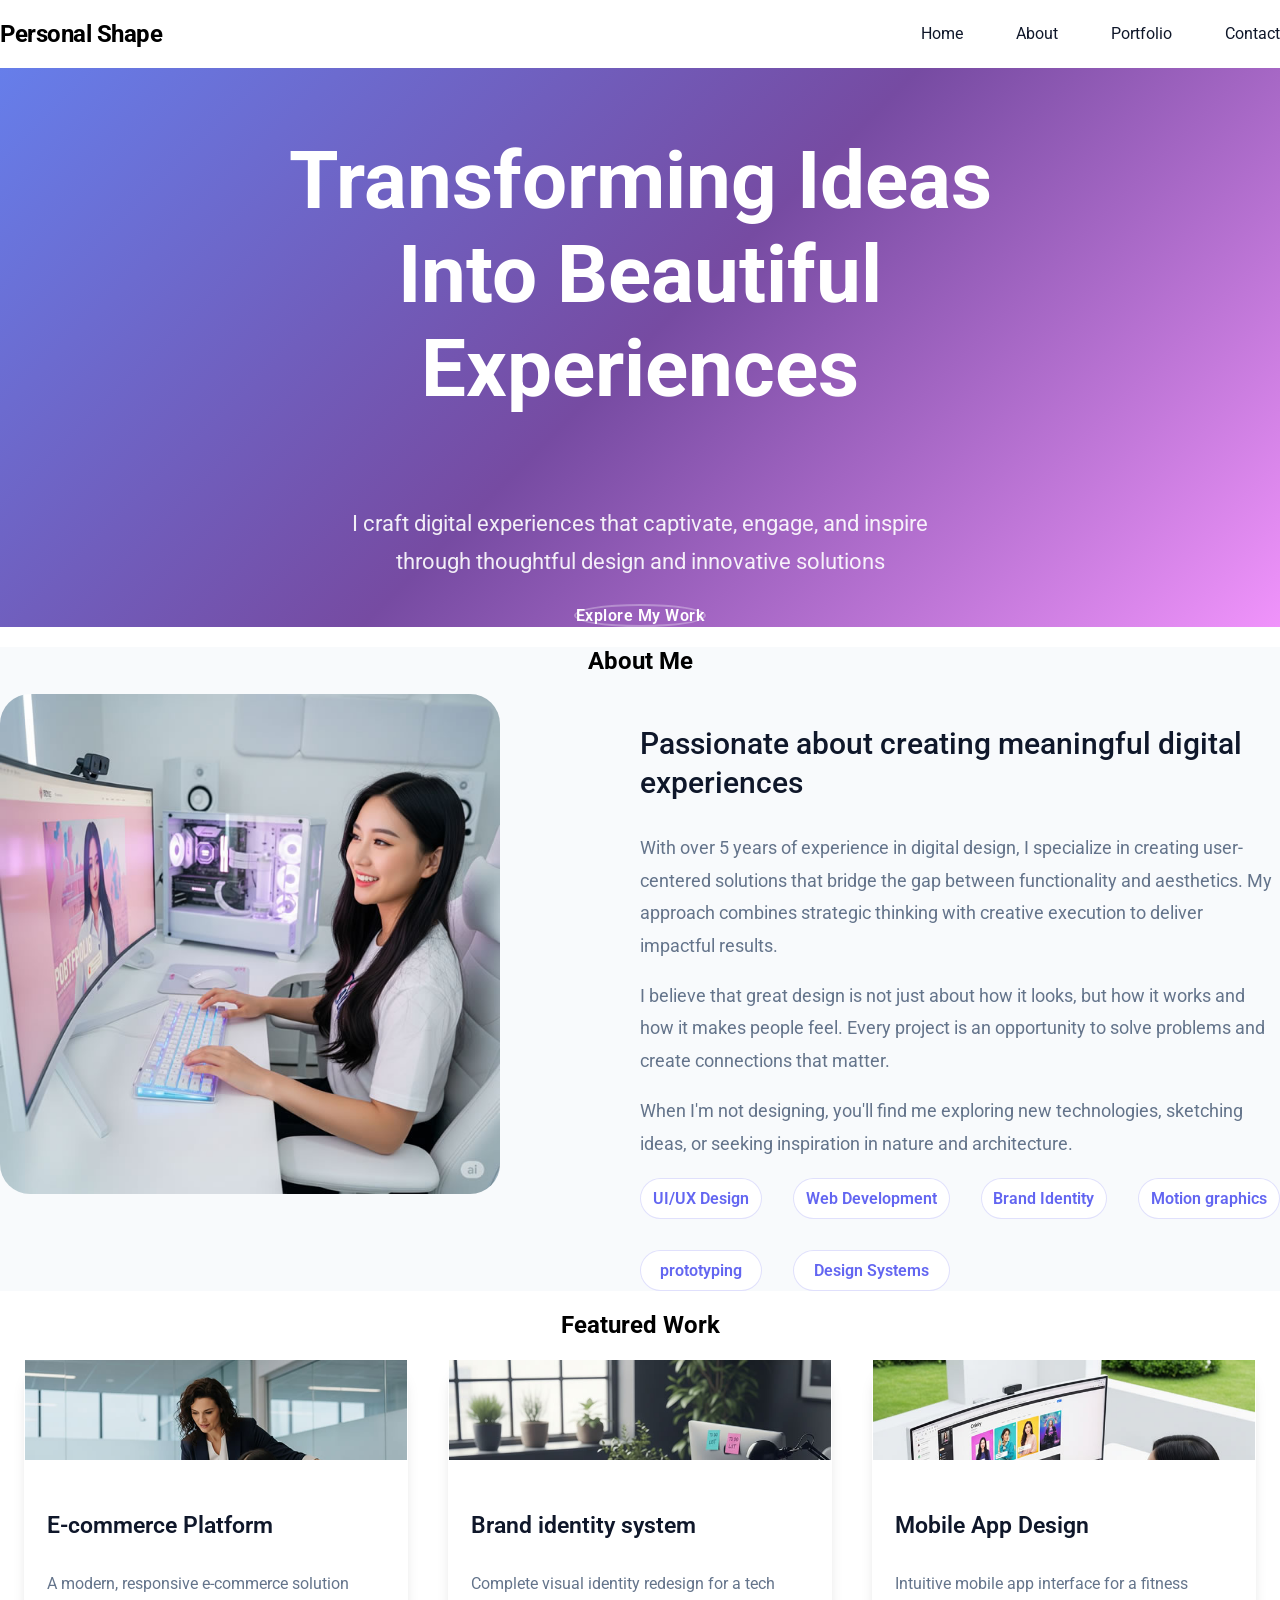
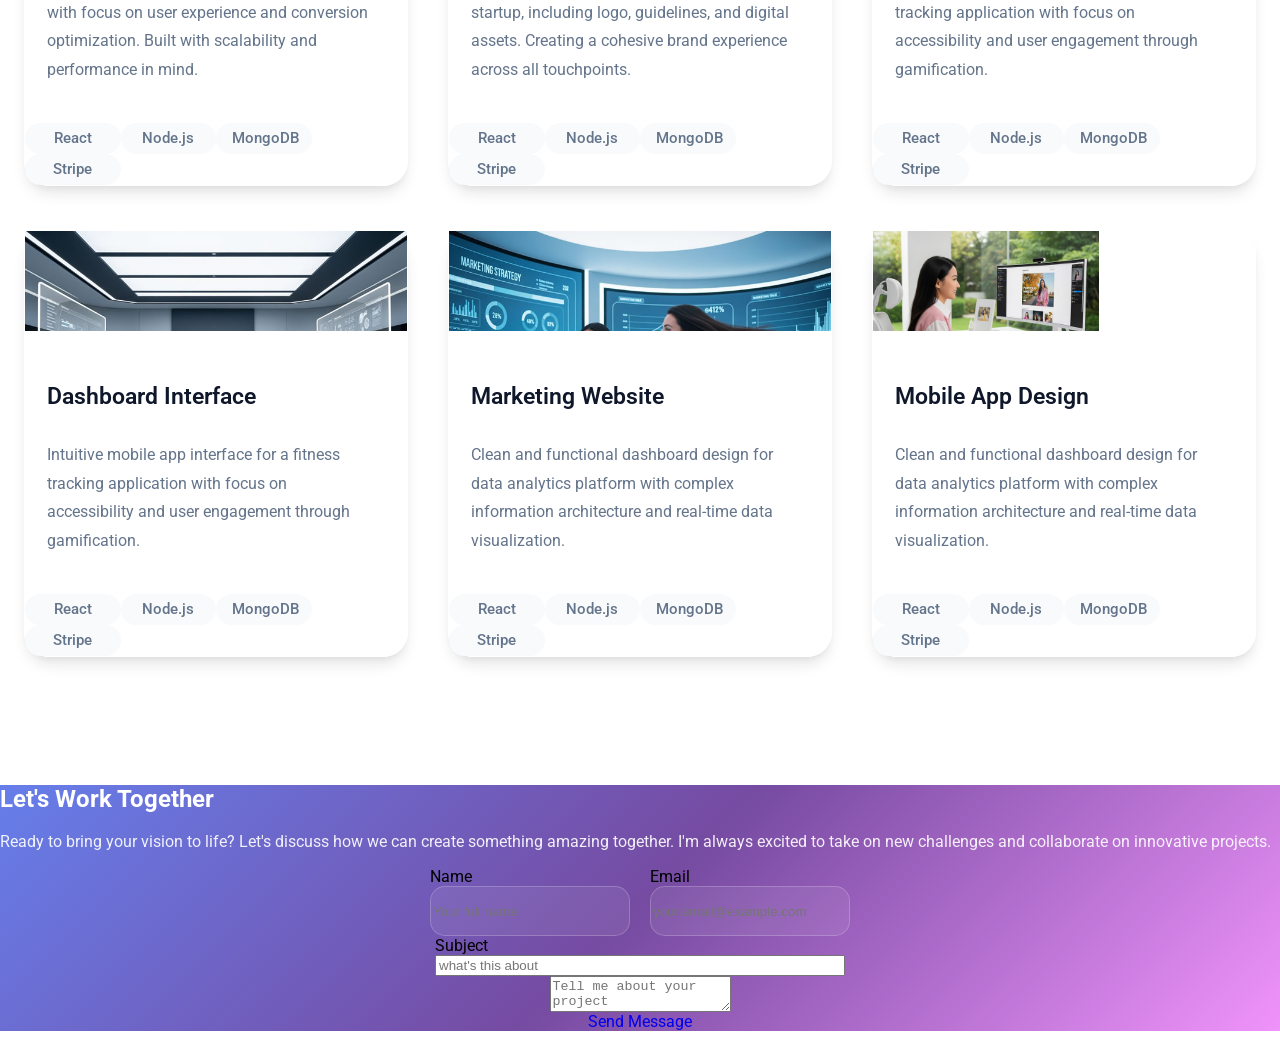
==== index.html @ 65d78646 "first commit" ====
<Doctype html>
<html>
    <head>
        <title>personal shape</title>
        <link rel="stylesheet" href="sheet/style.css">

        <link rel="preconnect" href="https://fonts.googleapis.com">
<link rel="preconnect" href="https://fonts.gstatic.com" crossorigin>
<link href="https://fonts.googleapis.com/css2?family=Archivo:ital,wght@0,100..900;1,100..900&family=Google+Sans+Flex:opsz,wght@6..144,1..1000&family=M+PLUS+Rounded+1c&family=Merriweather:ital,opsz,wght@0,18..144,300..900;1,18..144,300..900&family=Open+Sans:ital,wght@0,300..800;1,300..800&family=PT+Serif:ital,wght@0,400;0,700;1,400;1,700&family=Playfair+Display:ital,wght@0,400..900;1,400..900&family=Poppins:ital,wght@0,100;0,200;0,300;0,400;0,500;0,600;0,700;0,800;0,900;1,100;1,200;1,300;1,400;1,500;1,600;1,700;1,800;1,900&family=Roboto:ital,wght@0,100..900;1,100..900&family=Saira+Extra+Condensed:wght@100;200;300;400;500;600;700;800;900&family=Source+Sans+3:ital,wght@0,200..900;1,200..900&display=swap" rel="stylesheet">

    </head>

<body>

<!--header-section-start-->
<header>
    <div class="container">
    <nav class="navbar">
        <h1 class="logo">Personal Shape</h1>
        <ul>
            <li><a href="javascript:void(0)" class="menu">Home</a></li>
            <li><a href="javascript:void(0)" class="menu">About</a></li>
            <li><a href="javascript:void(0)" class="menu">Portfolio</a></li>
            <li><a href="javascript:void(0)" class="menu">Contact</a></li>
        </ul>
    </nav>
    </div>
</header>

<!--banner-section-start-->
<section class="banner-section-start">
    <div class="container">
<div class="content">
    <h1 class="transform">Transforming Ideas Into Beautiful Experiences</h1>
    <p class="content-para">I craft digital experiences that captivate, engage, and inspire through thoughtful design and innovative solutions
    </p>
    <a href="javascript:void(0)" class="btn">Explore My Work</a>
</div>
    </div>
</section>


<section class="About-section">
    <div class="container">
    <h2>About Me</h2>

<div class="about-main">
    <div class="about-img">
        <img src="image/img1.jpg" class="about-img">
    </div>

    <div>
        <h3>Passionate about creating meaningful digital experiences</h3>
        <p class="about-para">With over 5 years of experience in digital design, I specialize in creating user-centered solutions that bridge the gap between functionality and aesthetics. My approach combines strategic thinking with creative execution to deliver impactful results.
    
        </p>
        <p class="about-para">I believe that great design is not just about how it looks, but how it works and how it makes people feel. Every project is an opportunity to solve problems and create connections that matter.
        
        </p>
        <p class="about-para">When I'm not designing, you'll find me exploring new technologies, sketching ideas, or seeking inspiration in nature and architecture.
        
        </p>

        <div class="about-btns">
            <span class="about">UI/UX Design</span>

            <span class="about">Web Development</span>
            <span class="about">Brand Identity</span>
            <span class="about">Motion graphics</span>
            <span class="about">prototyping</span>
            <span class="about">Design Systems</span>
        </div>
    </div>
    </div>

    </div>
</section>

<section class="feature-section">
    <div class="container">
        <h2>Featured Work</h2>
        <div class="feature-main">
            <div class="feature-card">

                <div class="feature-img">
                
                </div>
                <div class="fea-content">
                    <h4>E-commerce Platform</h4>
                    <p class="feature-para">A modern, responsive e-commerce solution with focus on user experience and conversion optimization. Built with scalability and performance in mind.
                    </p>
                </div>
                <div class="feature-btnss">
                <span class="feature-btn">React</span>
                 <span class="feature-btn">Node.js</span>
                  <span class="feature-btn">MongoDB</span>
                   <span class="feature-btn">Stripe</span>
                </div>
            </div>

            <div class="feature-card">

                <div class="feature-img1">
                
                </div>
                <div class="fea-content">
                    <h4>Brand identity system</h4>
                    <p class="feature-para">Complete visual identity redesign for a tech startup, including logo, guidelines, and digital assets. Creating a cohesive brand experience across all touchpoints.
            
                    </p>
                </div>
                <div class="feature-btnss">
                <span class="feature-btn">React</span>
                 <span class="feature-btn">Node.js</span>
                  <span class="feature-btn">MongoDB</span>
                   <span class="feature-btn">Stripe</span>
                </div>
            </div>

             <div class="feature-card">

                <div class="feature-img2">
                
                </div>
                <div class="fea-content">
                    <h4>Mobile App Design</h4>
                    <p class="feature-para">Intuitive mobile app interface for a fitness tracking application with focus on accessibility and user engagement through gamification.
            
                    </p>
                </div>
                <div class="feature-btnss">
                <span class="feature-btn">React</span>
                 <span class="feature-btn">Node.js</span>
                  <span class="feature-btn">MongoDB</span>
                   <span class="feature-btn">Stripe</span>
                </div>
            </div>

            <div class="feature-card">

                <div class="feature-img3">
                
                </div>
                <div class="fea-content">
                    <h4>Dashboard Interface</h4>
                    <p class="feature-para">Intuitive mobile app interface for a fitness tracking application with focus on accessibility and user engagement through gamification.
            
                    </p>
                </div>
                <div class="feature-btnss">
                <span class="feature-btn">React</span>
                 <span class="feature-btn">Node.js</span>
                  <span class="feature-btn">MongoDB</span>
                   <span class="feature-btn">Stripe</span>
                </div>
            </div>

            <div class="feature-card">

                <div class="feature-img4">
                
                </div>
                <div class="fea-content">
                    <h4>Marketing Website</h4>
                    <p class="feature-para">Clean and functional dashboard design for data analytics platform with complex information architecture and real-time data visualization.
        
                    </p>
                </div>
                <div class="feature-btnss">
                <span class="feature-btn">React</span>
                 <span class="feature-btn">Node.js</span>
                  <span class="feature-btn">MongoDB</span>
                   <span class="feature-btn">Stripe</span>
                </div>
            </div>


            <div class="feature-card">

                <div class="feature-img5">
                
                </div>
                <div class="fea-content">
                    <h4>Mobile App Design</h4>
                    <p class="feature-para">Clean and functional dashboard design for data analytics platform with complex information architecture and real-time data visualization.
        
                    </p>
                </div>
                <div class="feature-btnss">
                <span class="feature-btn">React</span>
                 <span class="feature-btn">Node.js</span>
                  <span class="feature-btn">MongoDB</span>
                   <span class="feature-btn">Stripe</span>
                </div>
            </div>

        </div>
    </div>
</section>

<section class="contact-section">
    <div class="container">

    <div class="contact-sec">
        <h1 class="cont-head">Let's Work Together</h1>
        <p class="para-head">Ready to bring your vision to life? Let's discuss how we can create something amazing together. I'm always excited to take on new challenges and collaborate on innovative projects.
        
        </p>
        <form>

        <div class="subject">
        <div class="form-us">
            <div class="contact-form">
            <label for="name">Name</label>
            <input type="text" id="text" placeholder="Your full name">
            </div>

            <div class="contact-form">
            <label for="email">Email</label>
            <input type="email" id="email" placeholder="your.email@example.com">
            </div>
        </div>
            <div class="contact-form">
            <label for="subject">Subject</label>
            <input type="text" id="sub" placeholder="what's this about">
            </div>
            <textarea placeholder="Tell me about your project"></textarea>
            <a href="javascript:void(0)" class="form-btn">Send Message</a>

        </div>
        </form>


    </div>
    </div>
</section>
</body>
</html>
---- sheet/style.css ----
body{
    margin:0;
    padding:0;
    font-family: "Roboto", sans-serif;
}
.container {
    margin: 0 auto;
    width: 100%;
    max-width: 1284px;
}
a{
    text-decoration:none;
}
a.btn {
    color: var(--white-color);
    backdrop-filter: blur(10px);
    letter-spacing: 0.5px;
    border: 2px solid rgba(255, 255, 255, 0.3);
    font-weight: 600;
    border-radius: 50%;
}
li{
    list-style-type:none;
}
a.menu {
    color: var(--nav-text);
}
ul {
    display: flex;
    gap: 53px;
}
h1.transform {
    font-size: 5rem;
    color: var(--white-color);
    text-align: center;
    width: 55%;
}
h1.logo {
    letter-spacing: -0.5px;
    font-weight: 700;
}
nav.navbar {
    display: flex;
    justify-content: space-between;
    align-items: center;
}
section.banner-section-start {
    background: var(--red-color);
}
p.content-para{
    color: var(--text-color);
    font-weight: 400;
    font-size: 22px;
    width: 50%;
    text-align: center;
    line-height: 1.75;
}
.content {
    display: flex;
    flex-direction: column;
    justify-content: center;
    align-items: center;
}
section.About-section{
    background-color: var(--about-color);
}
.about-img {
    height: 450px;
    height: 500px;
    border-radius:30px;
}
h3 {
    color: var(--text-primary);
    font-size: 30px;
    line-height: 1.3;
    font-weight: 500;
}
p.about-para,p.feature-para{
    color: var(--para-color);
    font-size: 18px;
    line-height: 1.8;
}

.about-main {
    display: grid;
    grid-template-columns: 50% 50%;
}
span.about {
    color: var(--blue-color);
    border: 1px solid rgba(99, 102, 241, 0.2);
    background-color: var(--card-color);
    font-weight: 600;
    border-radius: 30px;
    padding-block: 10px;
    text-align: center;
}
span.about:hover{
    background-color:var(--blue-color);
    color:#ffffff;
}
h2 {
    text-align: center;
}
.about-btns {
    display: grid;
    grid-template-columns: auto auto auto auto;
    gap: 31px;
}
img.feature-img1,img.feature-img2,img.feature-img3,img.feature-img4,img.feature-img5{
    width: 260px;
    height: 132px;
}
h4 {
    color: var(--text-primary);
    font-size: 23px;
    font-weight: 600;
}
.feature-img {
    background-image: url(..//image/img2.jpg);
    width: 100%;
    height: 100px;
    background-repeat: no-repeat;
    background-size: cover;
}
.feature-img1{
    background-image:url(..//image/img3.jpg);
    width: 100%;
    height: 100px;
    background-repeat: no-repeat;
    background-size: cover;
}

.feature-img2{
    background-image:url(..//image/img4.jpg);
    width: 100%;
    height: 100px;
    background-repeat: no-repeat;
    background-size: cover;
}
.feature-img3{
    background-image:url(..//image/img5.jpg);
    width: 100%;
    height: 100px;
    background-repeat: no-repeat;
    background-size: cover;
}
.feature-img4{
    background-image:url(..//image/img6.jpg);
    width: 100%;
    height: 100px;
    background-repeat: no-repeat;
    background-size: cover;
}
.feature-img5{
     background-image:url(..//image/img7.jpg);
    width: 226px;
    height: 100px;
    background-repeat: no-repeat;
    background-size: cover;
}
.feature-main {
    display: grid;
    grid-template-columns: 30% 30% 30%;
    justify-content: center;
    row-gap: 44px;
    column-gap: 40px;
}
p.feature-para {
    font-size: 16px;
    width: 96%;
}
.feature-card {
    box-shadow: 0 10px 15px -3px rgba(0, 0, 0, 0.1), 0 4px 6px -2px rgba(0, 0, 0, 0.05);
    background-color: rgba(255, 255, 255, 0.95);
    border: 1px solid rgba(255, 255, 255, 0.2);
    border-radius: 25px;
}

span.feature-btn {
    color: var(--para-color);
    font-weight: 500;
    font-size: 15px;
    background-color: var(--about-color);
    border-radius: 20px;
    padding: 0.4rem 1rem;
    text-align:center;
}
span.feature-btn:hover {
    color: var(--white-color);
    background-color: var(--blue-color);
}
.feature-btnss {
    display: grid;
    grid-template-columns: 25% 25% 25%;
}
.fea-content {
    padding: 22px;
}
section.contact-section {
    background-image: var(--red-color);
    margin-top: 8rem;
}
h1.cont-head {
    color: var(--white-color);
}
p.para-head {
    color: var(--text-color);
}
.contact-form{
    display:flex;
    flex-direction:column;
}
input#text, input#email {
    width: 200px;
    height: 50px;
    background-color: rgba(255, 255, 255, 0.08);
    border: 1px solid rgba(255, 255, 255, 0.2);
    border-radius:15px;
}
input#sub{
    width:410px;
}
.form-us {
    display: flex;
    gap: 20px;
}
.subject {
    display: flex;
    flex-direction: column;
    justify-content: center;
    align-items: center;
}

:root{
    --white-color:#ffffff;
    --text-color:rgba(255, 255, 255, 0.9);
    --nav-text:#0f172a;
    --about-color:#f8fafc;
    --red-color: linear-gradient(135deg, #667eea 0%, #764ba2 50%, #f093fb 100%);
    --text-primary:#0f172a;
    --para-color:#64748b;
    --blue-color:#6366f1;
    --card-color:rgba(255, 255, 255, 0.95);
    --black-color:#f8fafc;
}
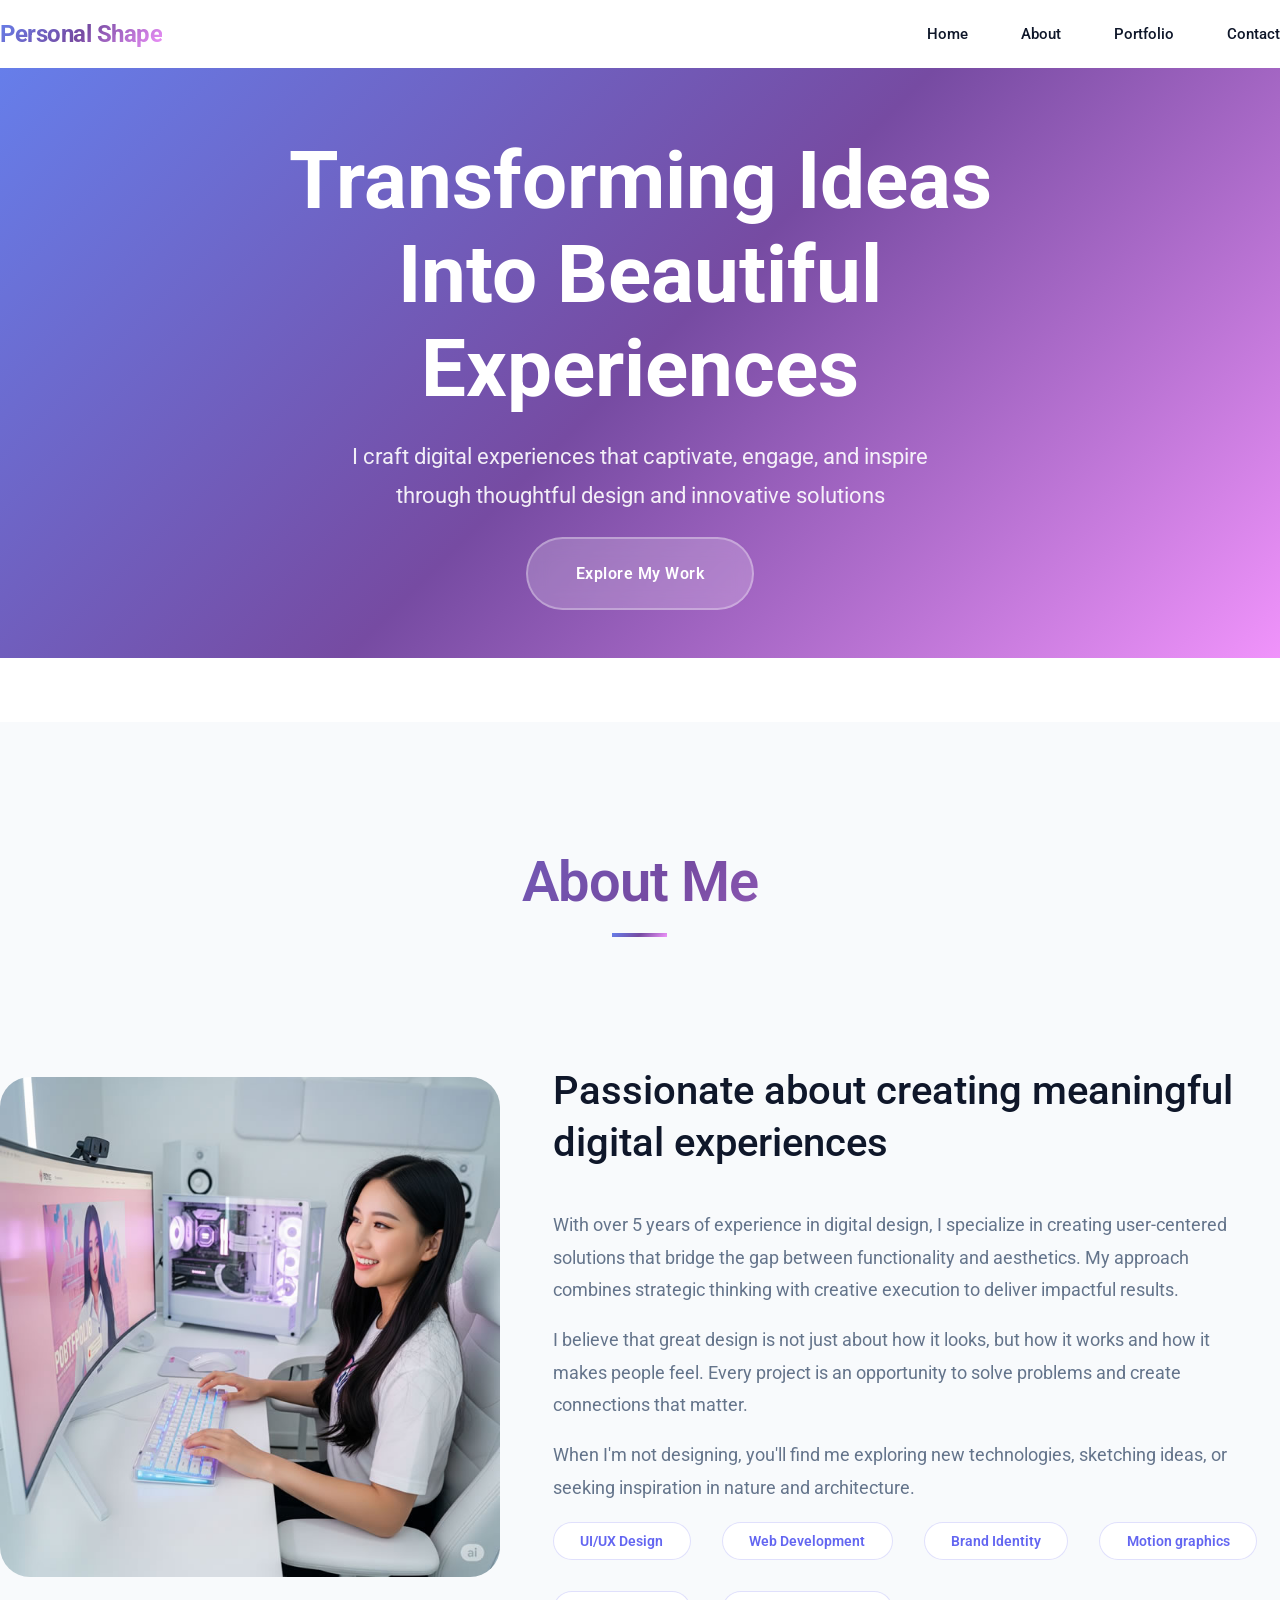
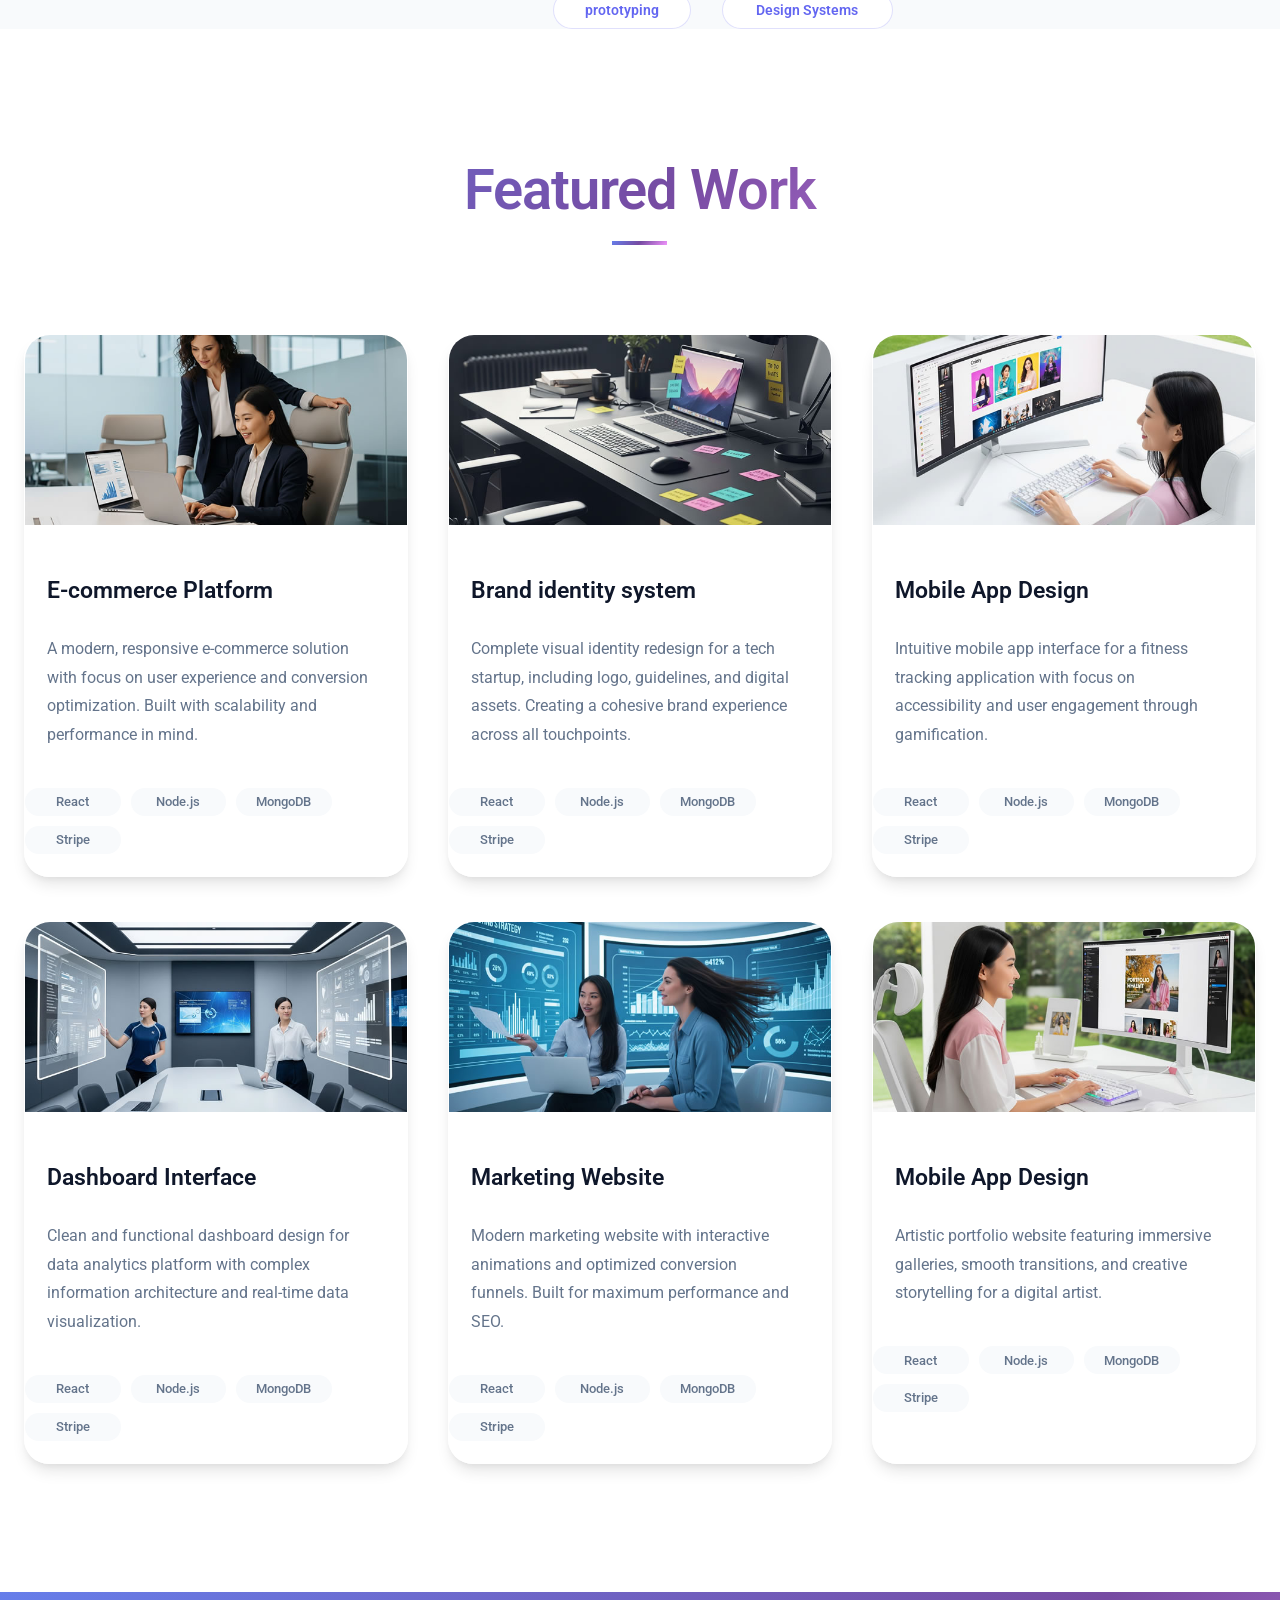
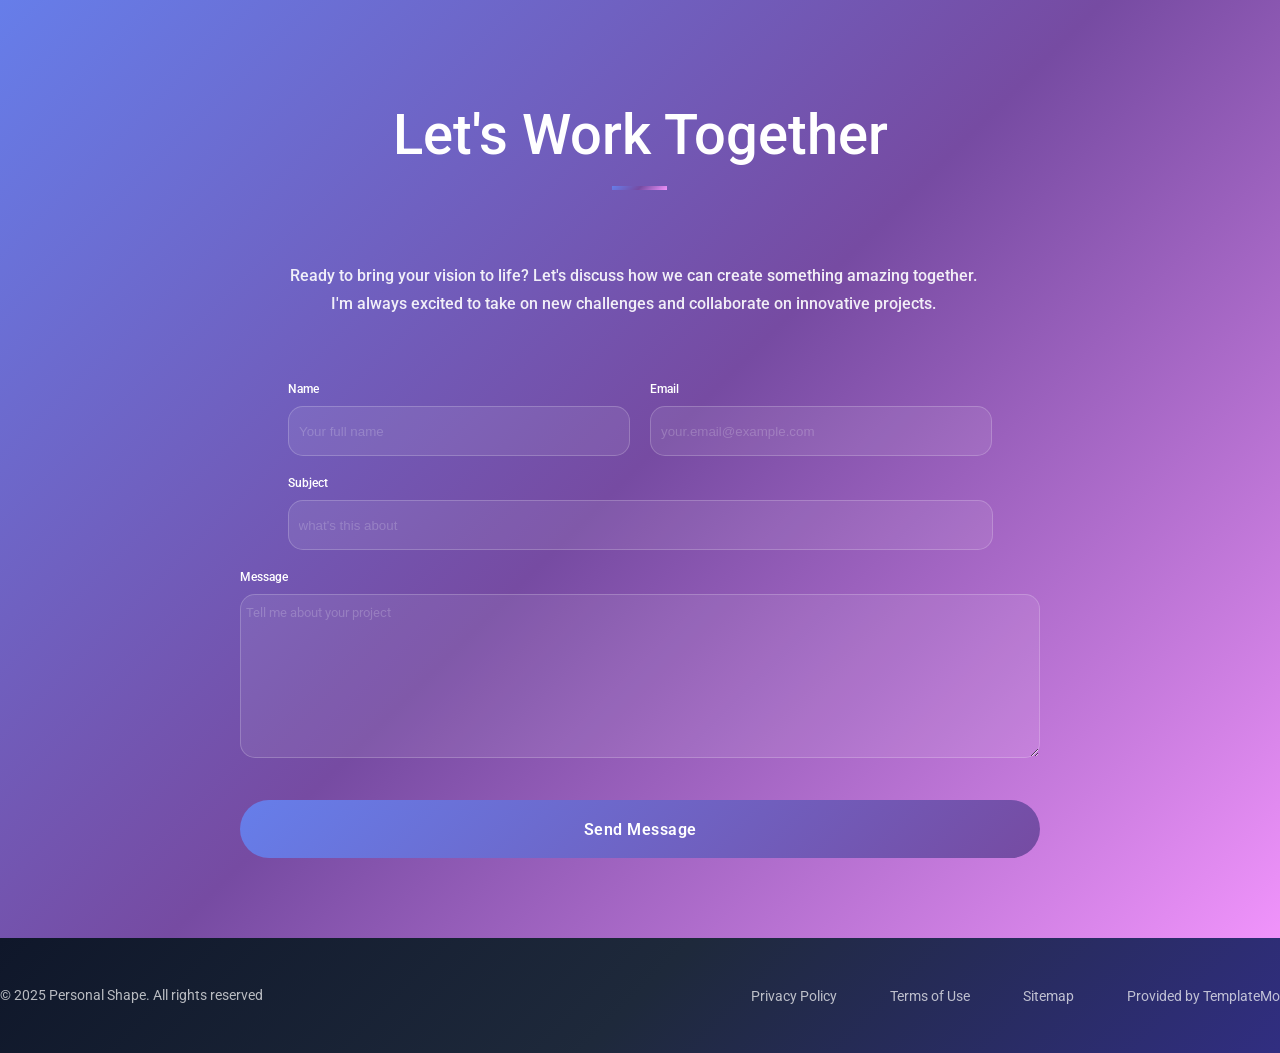
==== commit d2dce67b: "Added new feature" ====
--- a/index.html
+++ b/index.html
@@ -18,10 +18,10 @@
     <nav class="navbar">
         <h1 class="logo">Personal Shape</h1>
         <ul>
-            <li><a href="javascript:void(0)" class="menu">Home</a></li>
-            <li><a href="javascript:void(0)" class="menu">About</a></li>
-            <li><a href="javascript:void(0)" class="menu">Portfolio</a></li>
-            <li><a href="javascript:void(0)" class="menu">Contact</a></li>
+            <li class="menu-list"><a href="javascript:void(0)" class="menu">Home</a></li>
+            <li class="menu-list"><a href="javascript:void(0)" class="menu">About</a></li>
+            <li class="menu-list"><a href="javascript:void(0)" class="menu">Portfolio</a></li>
+            <li class="menu-list"><a href="javascript:void(0)" class="menu">Contact</a></li>
         </ul>
     </nav>
     </div>
@@ -81,7 +81,7 @@
         <h2>Featured Work</h2>
         <div class="feature-main">
             <div class="feature-card">
-
+                <div class="cards">
                 <div class="feature-img">
                 
                 </div>
@@ -95,6 +95,7 @@
                  <span class="feature-btn">Node.js</span>
                   <span class="feature-btn">MongoDB</span>
                    <span class="feature-btn">Stripe</span>
+                </div>
                 </div>
             </div>
 
@@ -143,27 +144,26 @@
                 </div>
                 <div class="fea-content">
                     <h4>Dashboard Interface</h4>
-                    <p class="feature-para">Intuitive mobile app interface for a fitness tracking application with focus on accessibility and user engagement through gamification.
-            
-                    </p>
-                </div>
-                <div class="feature-btnss">
-                <span class="feature-btn">React</span>
-                 <span class="feature-btn">Node.js</span>
-                  <span class="feature-btn">MongoDB</span>
-                   <span class="feature-btn">Stripe</span>
-                </div>
-            </div>
-
-            <div class="feature-card">
-
+                    <p class="feature-para">Clean and functional dashboard design for data analytics platform with complex information architecture and real-time data visualization.
+
+                    </p>
+                </div>
+                <div class="feature-btnss">
+                <span class="feature-btn">React</span>
+                 <span class="feature-btn">Node.js</span>
+                  <span class="feature-btn">MongoDB</span>
+                   <span class="feature-btn">Stripe</span>
+                </div>
+            </div>
+
+            <div class="feature-card">
                 <div class="feature-img4">
                 
                 </div>
                 <div class="fea-content">
                     <h4>Marketing Website</h4>
-                    <p class="feature-para">Clean and functional dashboard design for data analytics platform with complex information architecture and real-time data visualization.
-        
+                    <p class="feature-para">Modern marketing website with interactive animations and optimized conversion funnels. Built for maximum performance and SEO.
+    
                     </p>
                 </div>
                 <div class="feature-btnss">
@@ -182,7 +182,7 @@
                 </div>
                 <div class="fea-content">
                     <h4>Mobile App Design</h4>
-                    <p class="feature-para">Clean and functional dashboard design for data analytics platform with complex information architecture and real-time data visualization.
+                    <p class="feature-para">Artistic portfolio website featuring immersive galleries, smooth transitions, and creative storytelling for a digital artist.
         
                     </p>
                 </div>
@@ -202,10 +202,12 @@
     <div class="container">
 
     <div class="contact-sec">
+    <div class="con-content">
         <h1 class="cont-head">Let's Work Together</h1>
         <p class="para-head">Ready to bring your vision to life? Let's discuss how we can create something amazing together. I'm always excited to take on new challenges and collaborate on innovative projects.
         
         </p>
+    </div>
         <form>
 
         <div class="subject">
@@ -224,8 +226,12 @@
             <label for="subject">Subject</label>
             <input type="text" id="sub" placeholder="what's this about">
             </div>
-            <textarea placeholder="Tell me about your project"></textarea>
+        
+            <div class="contact-form">
+            <label for="Message">Message</label>
+            <textarea cols="97" rows="10"placeholder="Tell me about your project"></textarea>
             <a href="javascript:void(0)" class="form-btn">Send Message</a>
+            </div>
 
         </div>
         </form>
@@ -234,5 +240,25 @@
     </div>
     </div>
 </section>
+
+<footer>
+    <div class="copy">
+    <div class="container">
+
+<div class="right">
+    <div class="foot-section">
+        <span class="copyright">© 2025 Personal Shape. All rights reserved</span>
+    </div>
+
+    <ul>
+        <li class="copy-list"><a href="javascript:void(0)" class="foot-list">Privacy Policy</a></li>
+        <li class="copy-list"><a href="javascript:void(0)" class="foot-list">Terms of Use</a></li>
+         <li class="copy-list"><a href="javascript:void(0)" class="foot-list">Sitemap</a></li>
+          <li class="copy-list"><a href="javascript:void(0)" class="foot-list">Provided by TemplateMo</a></li>
+    </ul>
+</div>
+    </div>
+    </div>
+</footer>
 </body>
 </html>
--- a/sheet/style.css
+++ b/sheet/style.css
@@ -8,6 +8,11 @@
     width: 100%;
     max-width: 1284px;
 }
+header {
+    position: sticky;
+    top: 0;
+    background-color: var(--card-color);
+}
 a{
     text-decoration:none;
 }
@@ -17,14 +22,50 @@
     letter-spacing: 0.5px;
     border: 2px solid rgba(255, 255, 255, 0.3);
     font-weight: 600;
-    border-radius: 50%;
+    border-radius: 51px;
+    padding-inline: 3rem;
+    padding-block: 25px;
+    background-color: var(--button-color);
+}
+.feature.card:hover {
+    transform: translateY(-10px);
+}
+a.btn:hover{
+    background: rgba(255, 255, 255, 0.25);
+    box-shadow: 0 20px 40px rgba(0, 0, 0, 0.2);
+    border-color: rgba(255, 255, 255, 0.4);
 }
 li{
     list-style-type:none;
 }
+section.feature-section {
+    margin-top: 8rem;
+}
 a.menu {
     color: var(--nav-text);
-}
+    font-weight: 500;
+    font-size: 15px;
+}
+a.menu:hover {
+    color: var(--blue-color);
+}
+li.menu-list::after {
+    position: absolute;
+    width: 63px;
+    height: 2px;
+    content: " ";
+    background-image: var(--red-color);
+    top: 27px;
+    right: -16px;
+    opacity:0;
+}
+li.menu-list:hover::after{
+    opacity:1;
+}
+li.menu-list{
+    position:relative;
+}
+
 ul {
     display: flex;
     gap: 53px;
@@ -34,18 +75,24 @@
     color: var(--white-color);
     text-align: center;
     width: 55%;
+    margin-bottom:0;
 }
 h1.logo {
     letter-spacing: -0.5px;
     font-weight: 700;
+    background-image:var(--red-color);
+    -webkit-text-fill-color: transparent;
+    background-clip: text;
 }
 nav.navbar {
     display: flex;
     justify-content: space-between;
     align-items: center;
 }
+
 section.banner-section-start {
     background: var(--red-color);
+    padding-bottom: 3rem;
 }
 p.content-para{
     color: var(--text-color);
@@ -55,14 +102,14 @@
     text-align: center;
     line-height: 1.75;
 }
+.contact-sec {
+    padding-block: 4rem;
+}
 .content {
     display: flex;
     flex-direction: column;
     justify-content: center;
     align-items: center;
-}
-section.About-section{
-    background-color: var(--about-color);
 }
 .about-img {
     height: 450px;
@@ -74,16 +121,18 @@
     font-size: 30px;
     line-height: 1.3;
     font-weight: 500;
+    font-size:40px;
 }
 p.about-para,p.feature-para{
     color: var(--para-color);
     font-size: 18px;
     line-height: 1.8;
 }
-
 .about-main {
     display: grid;
-    grid-template-columns: 50% 50%;
+    grid-template-columns: 40% 55%;
+    gap: 41px;
+    align-items:center;
 }
 span.about {
     color: var(--blue-color);
@@ -93,14 +142,45 @@
     border-radius: 30px;
     padding-block: 10px;
     text-align: center;
-}
-span.about:hover{
-    background-color:var(--blue-color);
-    color:#ffffff;
-}
-h2 {
-    text-align: center;
-}
+    transition: all 0.3s ease;
+    font-size:14px;
+}
+span.about:hover {
+    color: var(--white-color);
+    background-color: var(--blue-color);
+}
+section.About-section {
+    background-color: var(--about-color);
+    margin-top: 4rem;
+    padding-top: 5rem;
+}
+h2{
+    text-align: center;
+    position: relative;
+    padding-bottom: 4rem;
+    background-image: var(--red-color);
+    background-clip: text;
+    -webkit-text-fill-color: transparent;
+    font-size: 56px;
+    font-weight: 600;
+    letter-spacing: -1px;
+}
+h1.cont-head {
+    color: var(--white-color);
+    font-size: 56px;
+    font-weight: 500;
+    position:relative;
+}
+h2::before,h1.cont-head::before{
+    content: " ";
+    height: 4px;
+    width: 55px;
+    position: absolute;
+    background-image: var(--red-color);
+    top: 84px;
+    right: 613px;
+}
+
 .about-btns {
     display: grid;
     grid-template-columns: auto auto auto auto;
@@ -117,46 +197,31 @@
 }
 .feature-img {
     background-image: url(..//image/img2.jpg);
+}
+.feature-img,.feature-img1,.feature-img2,.feature-img3,.feature-img4,.feature-img5{
     width: 100%;
-    height: 100px;
+    height: 190px;
     background-repeat: no-repeat;
     background-size: cover;
-}
+    background-position:center;
+    border-radius:25px 25px 0 0;
+}
+
 .feature-img1{
     background-image:url(..//image/img3.jpg);
-    width: 100%;
-    height: 100px;
-    background-repeat: no-repeat;
-    background-size: cover;
 }
 
 .feature-img2{
     background-image:url(..//image/img4.jpg);
-    width: 100%;
-    height: 100px;
-    background-repeat: no-repeat;
-    background-size: cover;
 }
 .feature-img3{
     background-image:url(..//image/img5.jpg);
-    width: 100%;
-    height: 100px;
-    background-repeat: no-repeat;
-    background-size: cover;
 }
 .feature-img4{
     background-image:url(..//image/img6.jpg);
-    width: 100%;
-    height: 100px;
-    background-repeat: no-repeat;
-    background-size: cover;
 }
 .feature-img5{
      background-image:url(..//image/img7.jpg);
-    width: 226px;
-    height: 100px;
-    background-repeat: no-repeat;
-    background-size: cover;
 }
 .feature-main {
     display: grid;
@@ -179,19 +244,23 @@
 span.feature-btn {
     color: var(--para-color);
     font-weight: 500;
-    font-size: 15px;
+    font-size:13px;
     background-color: var(--about-color);
     border-radius: 20px;
     padding: 0.4rem 1rem;
     text-align:center;
+    transition:all 0.3s ease;
 }
 span.feature-btn:hover {
     color: var(--white-color);
     background-color: var(--blue-color);
 }
+
 .feature-btnss {
     display: grid;
     grid-template-columns: 25% 25% 25%;
+    gap: 10px;
+    padding-bottom: 22px;
 }
 .fea-content {
     padding: 22px;
@@ -205,32 +274,112 @@
 }
 p.para-head {
     color: var(--text-color);
-}
-.contact-form{
-    display:flex;
-    flex-direction:column;
-}
-input#text, input#email {
-    width: 200px;
+    width: 54%;
+    padding-left: 18rem;
+    font-weight: 500;
+    line-height: 1.75;
+    padding-block: 3rem;
+}
+.contact-form {
+    display: flex;
+    flex-direction: column;
+    gap: 10px;
+}
+.con-content {
+    text-align: center;
+}
+input#text, input#email, input#sub{
+    width: 342px;
     height: 50px;
     background-color: rgba(255, 255, 255, 0.08);
     border: 1px solid rgba(255, 255, 255, 0.2);
-    border-radius:15px;
-}
-input#sub{
-    width:410px;
+    border-radius: 15px;
+    padding-left: 10px;
+    outline: none;
+    color:var(--white-color);
+}
+input#text::placeholder,input#email::placeholder,input#message::placeholder,input#sub::placeholder,textarea::placeholder{
+    color:rgba(255, 255, 255, 0.2);
+}
+input#sub {
+    width: 705px;
+    height: 50px;
+}
+textarea {
+    background-color: rgba(255, 255, 255, 0.08);
+    border: 1px solid rgba(255, 255, 255, 0.2);
+    border-radius: 15px;
+    color: var(--white-color);
+    outline: none;
+    margin-bottom: 2rem;
+    font-family: "Roboto", sans-serif;
+    padding-top:10px;
+    padding-left:5px;
+}
+label {
+    color: var(--white-color);
+    font-weight: 500;
+    font-size:12px;
 }
 .form-us {
     display: flex;
     gap: 20px;
+    font-size:12px;
 }
 .subject {
     display: flex;
     flex-direction: column;
     justify-content: center;
     align-items: center;
-}
-
+    gap:20px;
+}
+a.form-btn {
+    color: var(--white-color);
+    background-image: var(--gradient-primary);
+    padding: 1.2rem 3rem;
+    border-radius: 50px;
+    letter-spacing: 0.5px;
+    font-weight: 600;
+    transition: all 0.4s cubic-bezier(0.4, 0, 0.2, 1);
+    text-align: center;
+}
+a.form-btn:hover {
+    box-shadow: 0 20px 40px rgba(99, 102, 241, 0.3);
+    transform: translateY(-3px);
+}
+.copy {
+    background-image: linear-gradient(135deg, #0f172a 0%, #1e293b 50%, #312e81 100%);
+}
+a.foot-list:hover {
+    color: var(--white-color);
+}
+a.foot-list, span.copyright {
+    color: var(--foot-color);
+    font-size: 14px;
+    transition: all 0.3s ease;
+}
+li.copy-list::after {
+    position: absolute;
+    content: " ";
+    width: 0px;
+    height: 1px;
+    background-color: var(--blue-color);
+    right: 5px;
+    top: 28px;
+    transition: all 0.3s ease;
+}
+li.copy-list:hover::after{
+    width:81%;
+}
+li.copy-list{
+    position:relative;
+}
+.right {
+    display: flex;
+    justify-content: space-between;
+    align-items: center;
+    padding-block:2rem;
+}
 :root{
     --white-color:#ffffff;
     --text-color:rgba(255, 255, 255, 0.9);
@@ -242,4 +391,7 @@
     --blue-color:#6366f1;
     --card-color:rgba(255, 255, 255, 0.95);
     --black-color:#f8fafc;
+    --gradient-primary: linear-gradient(135deg, #667eea 0%, #764ba2 100%);
+    --button-color:rgba(255, 255, 255, 0.2);
+    --foot-color:rgba(255, 255, 255, 0.7);
 }
